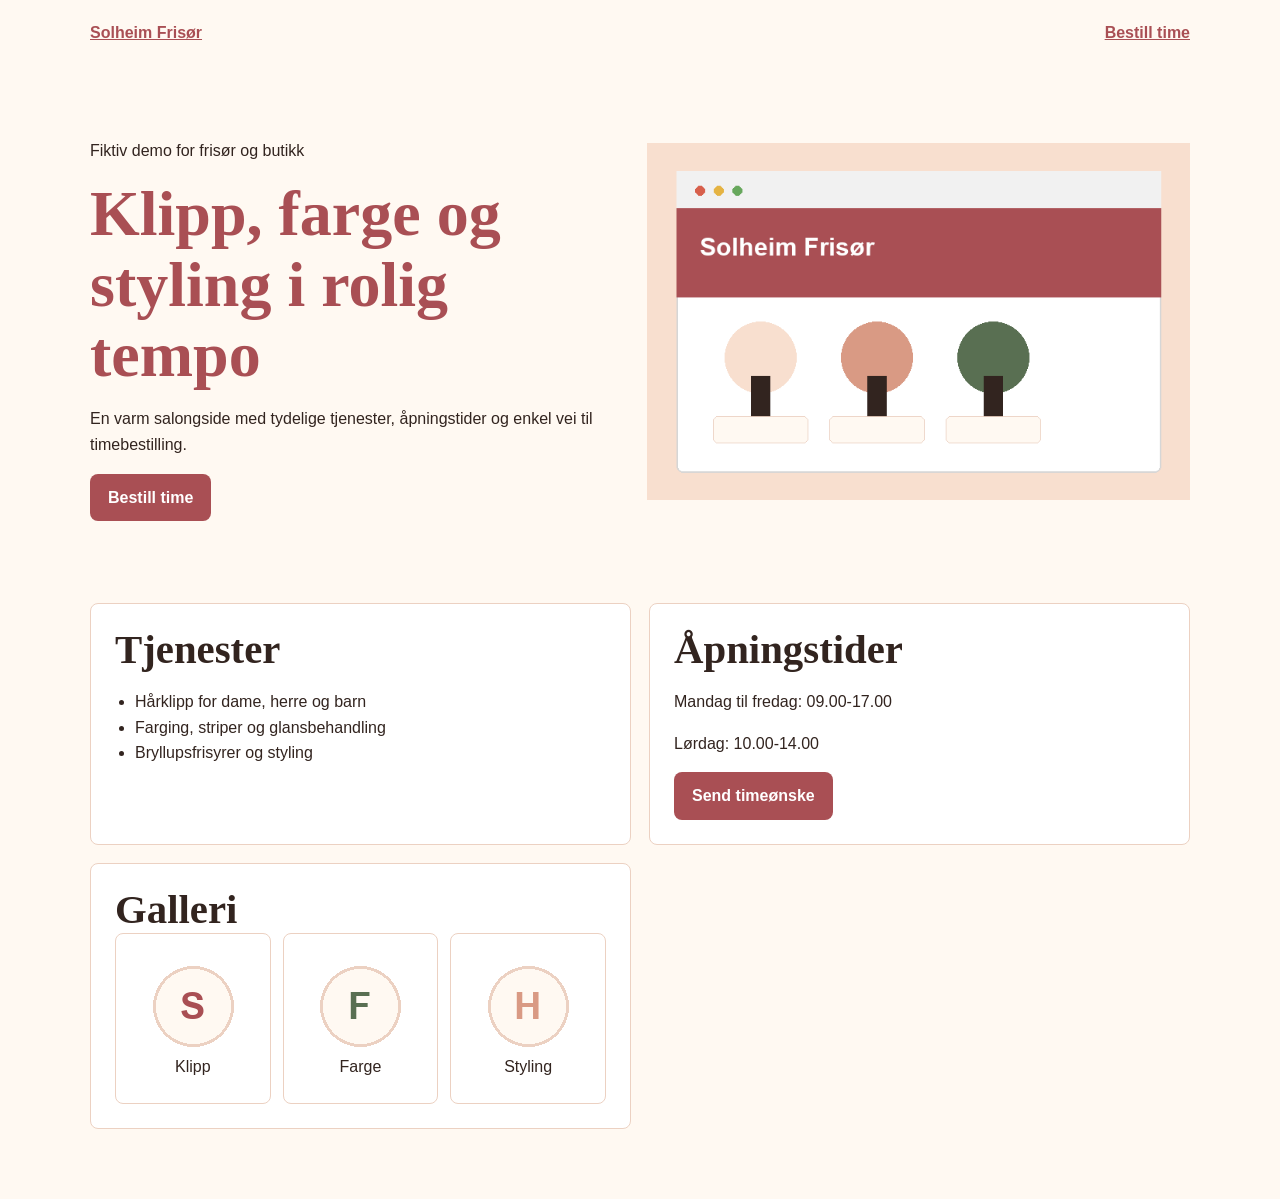
==== demo/frisor.html @ 7c0928d3 "Legge til bilder og demonettside" ====
<!doctype html>
<html lang="no">
  <head>
    <meta charset="utf-8">
    <meta name="viewport" content="width=device-width, initial-scale=1">
    <title>Solheim Frisør | Fiktiv demo</title>
    <meta name="description" content="Fiktiv demo for frisør med tjenester, åpningstider og timebestilling.">
    <link rel="icon" href="/favicon.svg" type="image/svg+xml">
    <link rel="stylesheet" href="/styles.css?v=1">
    <style>
      :root {
        --salon-ink: #32241f;
        --salon-rose: #a94f54;
        --salon-peach: #f8dfcf;
        --salon-cream: #fff9f2;
        --salon-leaf: #596f52;
      }

      body.demo-salon {
        background: var(--salon-cream);
        color: var(--salon-ink);
        font-family: Verdana, Geneva, sans-serif;
      }

      .salon-wrap {
        width: min(1100px, calc(100% - 40px));
        margin-inline: auto;
      }

      .salon-top {
        display: flex;
        justify-content: space-between;
        align-items: center;
        padding: 20px 0;
        color: var(--salon-rose);
        font-weight: 800;
      }

      .salon-hero {
        padding: 56px 0 42px;
      }

      .salon-hero-grid {
        display: grid;
        grid-template-columns: minmax(0, 0.95fr) minmax(280px, 1fr);
        gap: 42px;
        align-items: center;
      }

      .salon-hero h1 {
        color: var(--salon-rose);
        font-family: Georgia, "Times New Roman", serif;
        font-size: 4rem;
      }

      .salon-button {
        display: inline-flex;
        align-items: center;
        min-height: 46px;
        padding: 11px 18px;
        border-radius: 8px;
        background: var(--salon-rose);
        color: #fff;
        font-weight: 800;
        text-decoration: none;
      }

      .salon-blocks {
        display: grid;
        grid-template-columns: 1fr 1fr;
        gap: 18px;
        padding: 40px 0 70px;
      }

      .salon-blocks section,
      .salon-gallery figure {
        background: #fff;
        border: 1px solid #ecd1c2;
        border-radius: 8px;
        padding: 24px;
      }

      .salon-list {
        padding-left: 20px;
      }

      .salon-gallery {
        display: grid;
        grid-template-columns: repeat(3, 1fr);
        gap: 12px;
      }

      .salon-gallery figure {
        margin: 0;
        text-align: center;
      }

      .salon-gallery img {
        margin-inline: auto;
      }

      @media (max-width: 820px) {
        .salon-hero-grid,
        .salon-blocks,
        .salon-gallery {
          grid-template-columns: 1fr;
        }

        .salon-hero h1 {
          font-size: 2.8rem;
        }
      }
    </style>
  </head>
  <body class="demo-salon">
    <header class="salon-top salon-wrap">
      <a href="/">Solheim Frisør</a>
      <a href="#time">Bestill time</a>
    </header>
    <main>
      <section class="salon-hero salon-wrap">
        <div class="salon-hero-grid">
          <div>
            <p>Fiktiv demo for frisør og butikk</p>
            <h1>Klipp, farge og styling i rolig tempo</h1>
            <p>En varm salongside med tydelige tjenester, åpningstider og enkel vei til timebestilling.</p>
            <a class="salon-button" href="#time">Bestill time</a>
          </div>
          <img src="/assets/demo-frisor.png" alt="Illustrasjon av frisørside med galleri og timebestilling" width="700" height="460">
        </div>
      </section>

      <div class="salon-blocks salon-wrap">
        <section>
          <h2>Tjenester</h2>
          <ul class="salon-list">
            <li>Hårklipp for dame, herre og barn</li>
            <li>Farging, striper og glansbehandling</li>
            <li>Bryllupsfrisyrer og styling</li>
          </ul>
        </section>
        <section id="time">
          <h2>Åpningstider</h2>
          <p>Mandag til fredag: 09.00-17.00</p>
          <p>Lørdag: 10.00-14.00</p>
          <a class="salon-button" href="mailto:hei@solheim-frisor-demo.no">Send timeønske</a>
        </section>
        <section aria-label="Galleri">
          <h2>Galleri</h2>
          <div class="salon-gallery">
            <figure>
              <img src="/assets/icon-cut.png" alt="Illustrasjon av saks" width="96" height="96">
              <figcaption>Klipp</figcaption>
            </figure>
            <figure>
              <img src="/assets/icon-color.png" alt="Illustrasjon av fargekost" width="96" height="96">
              <figcaption>Farge</figcaption>
            </figure>
            <figure>
              <img src="/assets/icon-style.png" alt="Illustrasjon av hårstyling" width="96" height="96">
              <figcaption>Styling</figcaption>
            </figure>
          </div>
        </section>
      </div>
    </main>
  </body>
</html>
---- styles.css ----
:root {
  --ink: #1d2420;
  --muted: #5c6760;
  --paper: #fbfaf6;
  --soft: #f0eee6;
  --line: #d9d3c4;
  --accent: #1f6f61;
  --accent-dark: #164e46;
  --clay: #b35d3a;
  --white: #ffffff;
  --shadow: 0 18px 45px rgba(32, 39, 34, 0.12);
  font-family: Arial, Helvetica, sans-serif;
}

* {
  box-sizing: border-box;
}

html {
  scroll-behavior: smooth;
}

body {
  margin: 0;
  background: var(--paper);
  color: var(--ink);
  font-size: 16px;
  line-height: 1.6;
}

img {
  display: block;
  max-width: 100%;
  height: auto;
}

a {
  color: inherit;
}

button,
input,
textarea {
  font: inherit;
}

:focus-visible {
  outline: 3px solid #e0a149;
  outline-offset: 3px;
}

.skip-link {
  position: absolute;
  top: 10px;
  left: 10px;
  z-index: 20;
  transform: translateY(-150%);
  background: var(--ink);
  color: var(--white);
  padding: 10px 14px;
}

.skip-link:focus {
  transform: translateY(0);
}

.sr-only {
  position: absolute;
  width: 1px;
  height: 1px;
  padding: 0;
  margin: -1px;
  overflow: hidden;
  clip: rect(0, 0, 0, 0);
  white-space: nowrap;
  border: 0;
}

.container {
  width: min(1120px, calc(100% - 40px));
  margin-inline: auto;
}

.site-header {
  position: sticky;
  top: 0;
  z-index: 10;
  background: rgba(251, 250, 246, 0.92);
  border-bottom: 1px solid rgba(217, 211, 196, 0.8);
  backdrop-filter: blur(12px);
}

.nav {
  width: min(1120px, calc(100% - 40px));
  min-height: 72px;
  margin-inline: auto;
  display: flex;
  align-items: center;
  justify-content: space-between;
  gap: 24px;
}

.brand {
  display: inline-flex;
  align-items: center;
  gap: 10px;
  color: var(--ink);
  font-weight: 700;
  text-decoration: none;
}

.brand-mark {
  display: grid;
  place-items: center;
  width: 40px;
  height: 40px;
  background: var(--accent);
  color: var(--white);
  border-radius: 8px;
  font-size: 0.86rem;
}

.nav-links {
  display: flex;
  align-items: center;
  gap: 22px;
  color: var(--muted);
  font-size: 0.95rem;
}

.nav-links a {
  text-decoration: none;
}

.nav-links a:hover {
  color: var(--accent-dark);
}

.nav-toggle {
  display: none;
  width: 44px;
  height: 44px;
  border: 1px solid var(--line);
  border-radius: 8px;
  background: var(--white);
}

.nav-toggle span[aria-hidden="true"] {
  display: block;
  width: 18px;
  height: 2px;
  margin: 4px auto;
  background: var(--ink);
}

.hero {
  position: relative;
  min-height: 520px;
  display: grid;
  align-items: center;
  overflow: hidden;
  isolation: isolate;
  background: #1c3732;
}

.hero-bg {
  position: absolute;
  inset: 0;
  z-index: -2;
  background-image: linear-gradient(90deg, rgba(18, 37, 34, 0.88), rgba(18, 37, 34, 0.44)), url("/assets/hero-local-web.png");
  background-position: center;
  background-size: cover;
}

.hero::after {
  content: "";
  position: absolute;
  inset: auto 0 0;
  height: 110px;
  background: linear-gradient(180deg, rgba(251, 250, 246, 0), var(--paper));
  z-index: -1;
}

.hero-inner {
  padding: 82px 0 104px;
  color: var(--white);
}

.eyebrow,
.section-label,
.demo-type {
  margin: 0 0 10px;
  color: var(--clay);
  font-weight: 700;
  text-transform: uppercase;
  font-size: 0.78rem;
  letter-spacing: 0;
}

.hero .eyebrow {
  color: #f3c17e;
}

h1,
h2,
h3,
p {
  overflow-wrap: anywhere;
}

h1,
h2,
h3 {
  margin: 0;
  line-height: 1.1;
}

h1 {
  max-width: 760px;
  font-family: Georgia, "Times New Roman", serif;
  font-size: 4.8rem;
  font-weight: 700;
}

h2 {
  font-family: Georgia, "Times New Roman", serif;
  font-size: 2.55rem;
}

h3 {
  font-size: 1.25rem;
}

.hero-text {
  max-width: 620px;
  margin: 20px 0 0;
  font-size: 1.35rem;
  color: rgba(255, 255, 255, 0.9);
}

.hero-actions {
  display: flex;
  flex-wrap: wrap;
  gap: 12px;
  margin-top: 34px;
}

.button {
  display: inline-flex;
  align-items: center;
  justify-content: center;
  min-height: 46px;
  padding: 11px 18px;
  border: 1px solid transparent;
  border-radius: 8px;
  font-weight: 700;
  text-decoration: none;
  cursor: pointer;
}

.button.primary {
  background: var(--accent);
  color: var(--white);
}

.button.primary:hover {
  background: var(--accent-dark);
}

.button.secondary {
  border-color: rgba(255, 255, 255, 0.48);
  color: var(--white);
  background: rgba(255, 255, 255, 0.08);
}

.intro-band,
.services-section,
.examples-section,
.contact-section {
  padding: 90px 0;
}

.intro-grid,
.contact-grid {
  display: grid;
  grid-template-columns: minmax(0, 1fr) minmax(280px, 0.86fr);
  gap: 56px;
  align-items: center;
}

.intro-grid p:not(.section-label),
.section-heading p,
.contact-grid p {
  color: var(--muted);
}

.portrait {
  border-radius: 8px;
  box-shadow: var(--shadow);
}

.services-section,
.contact-section {
  background: var(--soft);
}

.section-heading {
  max-width: 720px;
  margin-bottom: 34px;
}

.service-list {
  display: grid;
  grid-template-columns: repeat(2, minmax(0, 1fr));
  gap: 18px;
}

.service-item {
  display: grid;
  grid-template-columns: auto 1fr;
  gap: 16px;
  padding: 24px;
  background: var(--white);
  border: 1px solid var(--line);
  border-radius: 8px;
}

.service-icon {
  display: grid;
  place-items: center;
  width: 48px;
  height: 48px;
  border-radius: 8px;
  background: #e4f0ec;
  color: var(--accent-dark);
  font-weight: 800;
}

.service-item p,
.demo-card p {
  margin-bottom: 0;
  color: var(--muted);
}

.demo-grid {
  display: grid;
  grid-template-columns: repeat(3, minmax(0, 1fr));
  gap: 18px;
}

.demo-card {
  overflow: hidden;
  background: var(--white);
  border: 1px solid var(--line);
  border-radius: 8px;
  box-shadow: 0 12px 24px rgba(32, 39, 34, 0.08);
}

.demo-card img {
  width: 100%;
  aspect-ratio: 7 / 4.6;
  object-fit: cover;
}

.demo-card-body {
  padding: 22px;
}

.text-link {
  display: inline-flex;
  margin-top: 16px;
  color: var(--accent-dark);
  font-weight: 800;
  text-decoration-thickness: 2px;
  text-underline-offset: 4px;
}

.contact-lines {
  display: grid;
  gap: 8px;
  margin-top: 28px;
}

.contact-lines a {
  color: var(--accent-dark);
  font-weight: 700;
}

.contact-form {
  display: grid;
  gap: 16px;
  padding: 24px;
  background: var(--white);
  border: 1px solid var(--line);
  border-radius: 8px;
  box-shadow: var(--shadow);
}

.form-row {
  display: grid;
  gap: 7px;
}

.form-row label {
  font-weight: 700;
}

.form-row span,
.privacy {
  color: var(--muted);
  font-size: 0.92rem;
}

input,
textarea {
  width: 100%;
  border: 1px solid #bfb8a8;
  border-radius: 8px;
  background: #fffdf9;
  color: var(--ink);
  padding: 12px 13px;
}

textarea {
  resize: vertical;
}

.honeypot {
  display: none;
}

.privacy {
  margin: 0;
}

.form-status {
  min-height: 24px;
  margin: 0;
  font-weight: 700;
}

.form-status.success {
  color: #1f6f61;
}

.form-status.error {
  color: #9c2f24;
}

.footer {
  padding: 26px 0;
  background: var(--ink);
  color: rgba(255, 255, 255, 0.82);
}

.footer-inner {
  display: flex;
  justify-content: space-between;
  gap: 18px;
  flex-wrap: wrap;
}

.footer p {
  margin: 0;
}

@media (max-width: 900px) {
  h1 {
    font-size: 3.5rem;
  }

  h2 {
    font-size: 2.1rem;
  }

  .intro-grid,
  .contact-grid,
  .service-list,
  .demo-grid {
    grid-template-columns: 1fr;
  }
}

@media (max-width: 700px) {
  .container,
  .nav {
    width: min(100% - 28px, 1120px);
  }

  .nav-toggle {
    display: inline-block;
  }

  .nav-links {
    position: absolute;
    top: 72px;
    right: 14px;
    left: 14px;
    display: none;
    padding: 14px;
    background: var(--white);
    border: 1px solid var(--line);
    border-radius: 8px;
    box-shadow: var(--shadow);
  }

  .nav-links.open {
    display: grid;
  }

  .hero {
    min-height: 500px;
  }

  .hero-bg {
    background-image: linear-gradient(90deg, rgba(18, 37, 34, 0.9), rgba(18, 37, 34, 0.65)), url("/assets/hero-local-web.png");
  }

  .hero-inner {
    padding: 58px 0 86px;
  }

  h1 {
    font-size: 2.75rem;
  }

  .hero-text {
    font-size: 1.12rem;
  }

  .intro-band,
  .services-section,
  .examples-section,
  .contact-section {
    padding: 62px 0;
  }

  .contact-form,
  .service-item {
    padding: 18px;
  }
}
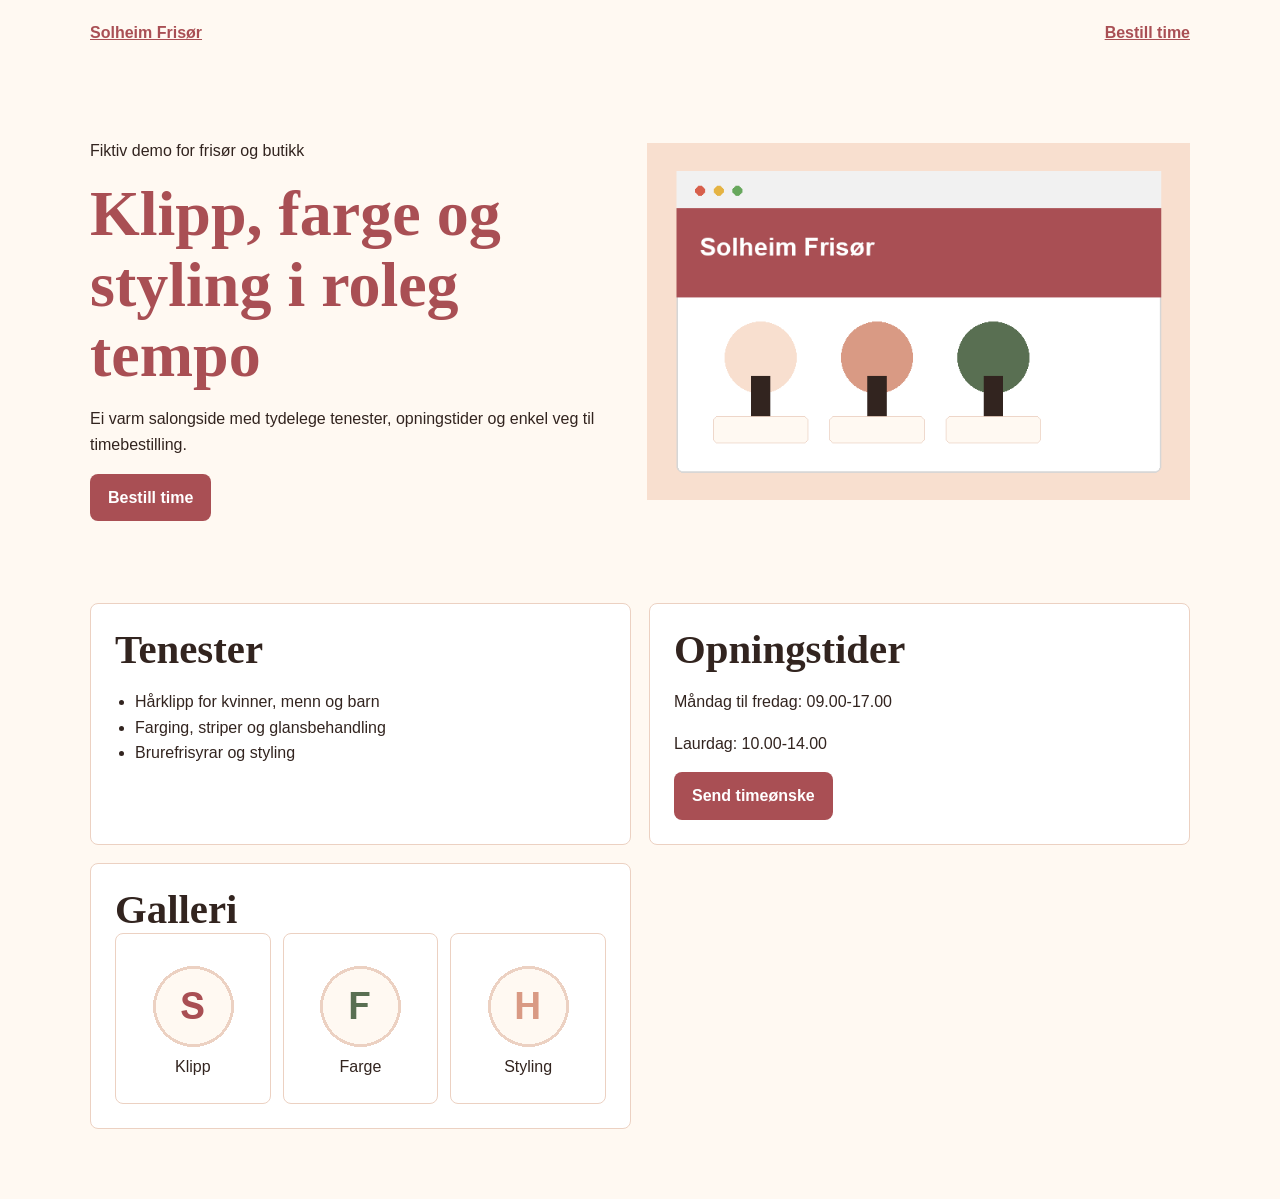
==== commit 07cf0fb7: "Endra til nynorsk" ====
--- a/demo/frisor.html
+++ b/demo/frisor.html
@@ -1,12 +1,12 @@
 <!doctype html>
-<html lang="no">
+<html lang="nn">
   <head>
     <meta charset="utf-8">
     <meta name="viewport" content="width=device-width, initial-scale=1">
     <title>Solheim Frisør | Fiktiv demo</title>
-    <meta name="description" content="Fiktiv demo for frisør med tjenester, åpningstider og timebestilling.">
-    <link rel="icon" href="/favicon.svg" type="image/svg+xml">
-    <link rel="stylesheet" href="/styles.css?v=1">
+    <meta name="description" content="Fiktiv demo for frisør med tenester, opningstider og timebestilling.">
+    <link rel="icon" href="../favicon.svg" type="image/svg+xml">
+    <link rel="stylesheet" href="../styles.css?v=1">
     <style>
       :root {
         --salon-ink: #32241f;
@@ -114,7 +114,7 @@
   </head>
   <body class="demo-salon">
     <header class="salon-top salon-wrap">
-      <a href="/">Solheim Frisør</a>
+      <a href="../">Solheim Frisør</a>
       <a href="#time">Bestill time</a>
     </header>
     <main>
@@ -122,42 +122,42 @@
         <div class="salon-hero-grid">
           <div>
             <p>Fiktiv demo for frisør og butikk</p>
-            <h1>Klipp, farge og styling i rolig tempo</h1>
-            <p>En varm salongside med tydelige tjenester, åpningstider og enkel vei til timebestilling.</p>
+            <h1>Klipp, farge og styling i roleg tempo</h1>
+            <p>Ei varm salongside med tydelege tenester, opningstider og enkel veg til timebestilling.</p>
             <a class="salon-button" href="#time">Bestill time</a>
           </div>
-          <img src="/assets/demo-frisor.png" alt="Illustrasjon av frisørside med galleri og timebestilling" width="700" height="460">
+          <img src="../assets/demo-frisor.png" alt="Illustrasjon av frisørside med galleri og timebestilling" width="700" height="460">
         </div>
       </section>
 
       <div class="salon-blocks salon-wrap">
         <section>
-          <h2>Tjenester</h2>
+          <h2>Tenester</h2>
           <ul class="salon-list">
-            <li>Hårklipp for dame, herre og barn</li>
+            <li>Hårklipp for kvinner, menn og barn</li>
             <li>Farging, striper og glansbehandling</li>
-            <li>Bryllupsfrisyrer og styling</li>
+            <li>Brurefrisyrar og styling</li>
           </ul>
         </section>
         <section id="time">
-          <h2>Åpningstider</h2>
-          <p>Mandag til fredag: 09.00-17.00</p>
-          <p>Lørdag: 10.00-14.00</p>
+          <h2>Opningstider</h2>
+          <p>Måndag til fredag: 09.00-17.00</p>
+          <p>Laurdag: 10.00-14.00</p>
           <a class="salon-button" href="mailto:hei@solheim-frisor-demo.no">Send timeønske</a>
         </section>
         <section aria-label="Galleri">
           <h2>Galleri</h2>
           <div class="salon-gallery">
             <figure>
-              <img src="/assets/icon-cut.png" alt="Illustrasjon av saks" width="96" height="96">
+              <img src="../assets/icon-cut.png" alt="Illustrasjon av saks" width="96" height="96">
               <figcaption>Klipp</figcaption>
             </figure>
             <figure>
-              <img src="/assets/icon-color.png" alt="Illustrasjon av fargekost" width="96" height="96">
+              <img src="../assets/icon-color.png" alt="Illustrasjon av fargekost" width="96" height="96">
               <figcaption>Farge</figcaption>
             </figure>
             <figure>
-              <img src="/assets/icon-style.png" alt="Illustrasjon av hårstyling" width="96" height="96">
+              <img src="../assets/icon-style.png" alt="Illustrasjon av hårstyling" width="96" height="96">
               <figcaption>Styling</figcaption>
             </figure>
           </div>
--- a/styles.css
+++ b/styles.css
@@ -163,15 +163,6 @@
   background: #1c3732;
 }
 
-.hero-bg {
-  position: absolute;
-  inset: 0;
-  z-index: -2;
-  background-image: linear-gradient(90deg, rgba(18, 37, 34, 0.88), rgba(18, 37, 34, 0.44)), url("/assets/hero-local-web.png");
-  background-position: center;
-  background-size: cover;
-}
-
 .hero::after {
   content: "";
   position: absolute;
@@ -280,7 +271,6 @@
   padding: 90px 0;
 }
 
-.intro-grid,
 .contact-grid {
   display: grid;
   grid-template-columns: minmax(0, 1fr) minmax(280px, 0.86fr);
@@ -288,15 +278,14 @@
   align-items: center;
 }
 
-.intro-grid p:not(.section-label),
+.intro-content p:not(.section-label),
 .section-heading p,
 .contact-grid p {
   color: var(--muted);
 }
 
-.portrait {
-  border-radius: 8px;
-  box-shadow: var(--shadow);
+.intro-content > div {
+  max-width: 720px;
 }
 
 .services-section,
@@ -473,7 +462,6 @@
     font-size: 2.1rem;
   }
 
-  .intro-grid,
   .contact-grid,
   .service-list,
   .demo-grid {
@@ -512,10 +500,6 @@
     min-height: 500px;
   }
 
-  .hero-bg {
-    background-image: linear-gradient(90deg, rgba(18, 37, 34, 0.9), rgba(18, 37, 34, 0.65)), url("/assets/hero-local-web.png");
-  }
-
   .hero-inner {
     padding: 58px 0 86px;
   }
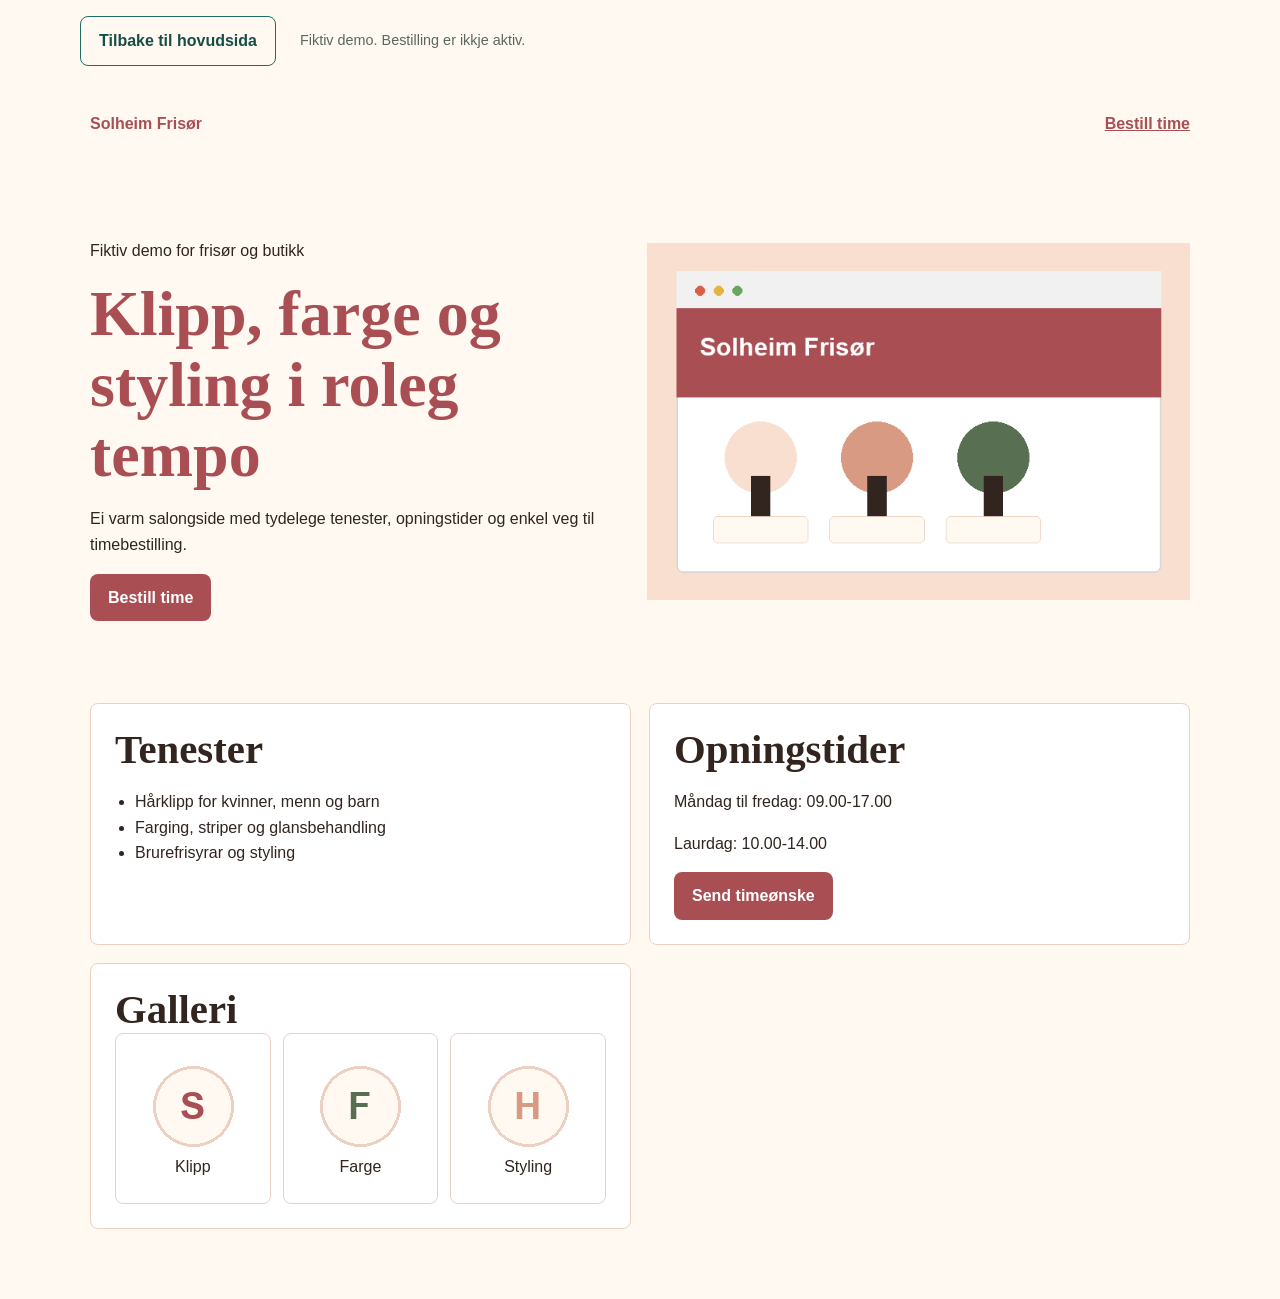
==== commit 9f96d51e: "Fiksa demosidene" ====
--- a/demo/frisor.html
+++ b/demo/frisor.html
@@ -6,7 +6,7 @@
     <title>Solheim Frisør | Fiktiv demo</title>
     <meta name="description" content="Fiktiv demo for frisør med tenester, opningstider og timebestilling.">
     <link rel="icon" href="../favicon.svg" type="image/svg+xml">
-    <link rel="stylesheet" href="../styles.css?v=1">
+    <link rel="stylesheet" href="../styles.css?v=7">
     <style>
       :root {
         --salon-ink: #32241f;
@@ -113,9 +113,13 @@
     </style>
   </head>
   <body class="demo-salon">
+    <nav class="demo-notice" aria-label="Demomeny">
+      <a class="button outline" href="../">Tilbake til hovudsida</a>
+      <p id="demo-info">Fiktiv demo. Bestilling er ikkje aktiv.</p>
+    </nav>
     <header class="salon-top salon-wrap">
-      <a href="../">Solheim Frisør</a>
-      <a href="#time">Bestill time</a>
+      <span>Solheim Frisør</span>
+      <button class="demo-booking-link" type="button" disabled aria-describedby="demo-info">Bestill time</button>
     </header>
     <main>
       <section class="salon-hero salon-wrap">
@@ -124,7 +128,7 @@
             <p>Fiktiv demo for frisør og butikk</p>
             <h1>Klipp, farge og styling i roleg tempo</h1>
             <p>Ei varm salongside med tydelege tenester, opningstider og enkel veg til timebestilling.</p>
-            <a class="salon-button" href="#time">Bestill time</a>
+            <button class="salon-button" type="button" disabled aria-describedby="demo-info">Bestill time</button>
           </div>
           <img src="../assets/demo-frisor.png" alt="Illustrasjon av frisørside med galleri og timebestilling" width="700" height="460">
         </div>
@@ -143,7 +147,7 @@
           <h2>Opningstider</h2>
           <p>Måndag til fredag: 09.00-17.00</p>
           <p>Laurdag: 10.00-14.00</p>
-          <a class="salon-button" href="mailto:hei@solheim-frisor-demo.no">Send timeønske</a>
+          <button class="salon-button" type="button" disabled aria-describedby="demo-info">Send timeønske</button>
         </section>
         <section aria-label="Galleri">
           <h2>Galleri</h2>
--- a/styles.css
+++ b/styles.css
@@ -38,9 +38,7 @@
   color: inherit;
 }
 
-button,
-input,
-textarea {
+button {
   font: inherit;
 }
 
@@ -284,8 +282,35 @@
   color: var(--muted);
 }
 
+.intro-content {
+  display: grid;
+  grid-template-columns: minmax(0, 1fr) minmax(0, 360px);
+  gap: 56px;
+  align-items: center;
+}
+
 .intro-content > div {
   max-width: 720px;
+}
+
+.portrait-figure {
+  width: 100%;
+  max-width: 360px;
+  margin: 0;
+}
+
+.portrait-figure figcaption {
+  margin-top: 14px;
+  text-align: center;
+  font-weight: 700;
+}
+
+.portrait {
+  width: 100%;
+  max-width: 360px;
+  height: auto;
+  border-radius: 8px;
+  box-shadow: var(--shadow);
 }
 
 .services-section,
@@ -364,76 +389,92 @@
   text-underline-offset: 4px;
 }
 
-.contact-lines {
-  display: grid;
-  gap: 8px;
-  margin-top: 28px;
-}
-
-.contact-lines a {
+.contact-card {
+  min-width: 0;
+  padding: 28px;
+  background: var(--white);
+  border: 1px solid var(--line);
+  border-radius: 8px;
+  box-shadow: var(--shadow);
+}
+
+.contact-actions {
+  display: flex;
+  flex-wrap: wrap;
+  gap: 12px;
+  margin-top: 24px;
+}
+
+.button.outline {
+  border-color: var(--accent);
+  color: var(--accent-dark);
+  background: transparent;
+}
+
+.button.outline:hover {
+  background: #e4f0ec;
+}
+
+.contact-details {
+  display: grid;
+  gap: 16px;
+  margin: 24px 0 0;
+}
+
+.contact-details dt {
+  color: var(--muted);
+  font-size: 0.9rem;
+}
+
+.contact-details dd {
+  margin: 2px 0 0;
+}
+
+.contact-details a {
   color: var(--accent-dark);
   font-weight: 700;
-}
-
-.contact-form {
-  display: grid;
-  gap: 16px;
-  padding: 24px;
-  background: var(--white);
-  border: 1px solid var(--line);
-  border-radius: 8px;
-  box-shadow: var(--shadow);
-}
-
-.form-row {
-  display: grid;
-  gap: 7px;
-}
-
-.form-row label {
-  font-weight: 700;
-}
-
-.form-row span,
-.privacy {
+  overflow-wrap: anywhere;
+  text-underline-offset: 3px;
+}
+
+.contact-note {
+  margin: 20px 0 0;
+  font-size: 0.9rem;
+}
+
+.demo-notice {
+  width: min(1120px, calc(100% - 40px));
+  margin-inline: auto;
+  padding: 16px 0;
+  display: flex;
+  flex-wrap: wrap;
+  align-items: center;
+  gap: 12px 24px;
+  font-family: Arial, Helvetica, sans-serif;
+}
+
+.demo-notice p {
+  margin: 0;
   color: var(--muted);
-  font-size: 0.92rem;
-}
-
-input,
-textarea {
-  width: 100%;
-  border: 1px solid #bfb8a8;
-  border-radius: 8px;
-  background: #fffdf9;
-  color: var(--ink);
-  padding: 12px 13px;
-}
-
-textarea {
-  resize: vertical;
-}
-
-.honeypot {
-  display: none;
-}
-
-.privacy {
-  margin: 0;
-}
-
-.form-status {
-  min-height: 24px;
-  margin: 0;
-  font-weight: 700;
-}
-
-.form-status.success {
-  color: #1f6f61;
-}
-
-.form-status.error {
-  color: #9c2f24;
+  font-size: 0.9rem;
+}
+
+.demo-booking-link {
+  padding: 0;
+  min-height: 44px;
+  background: transparent;
+  color: inherit;
+  font: inherit;
+  text-decoration: underline;
+}
+
+.demo-booking-link:disabled,
+.electric-button:disabled,
+.salon-button:disabled,
+.stay-button:disabled {
+  border: 0;
+  opacity: 1;
+  cursor: not-allowed;
 }
 
 .footer {
@@ -462,6 +503,7 @@
     font-size: 2.1rem;
   }
 
+  .intro-content,
   .contact-grid,
   .service-list,
   .demo-grid {
@@ -519,7 +561,7 @@
     padding: 62px 0;
   }
 
-  .contact-form,
+  .contact-card,
   .service-item {
     padding: 18px;
   }
